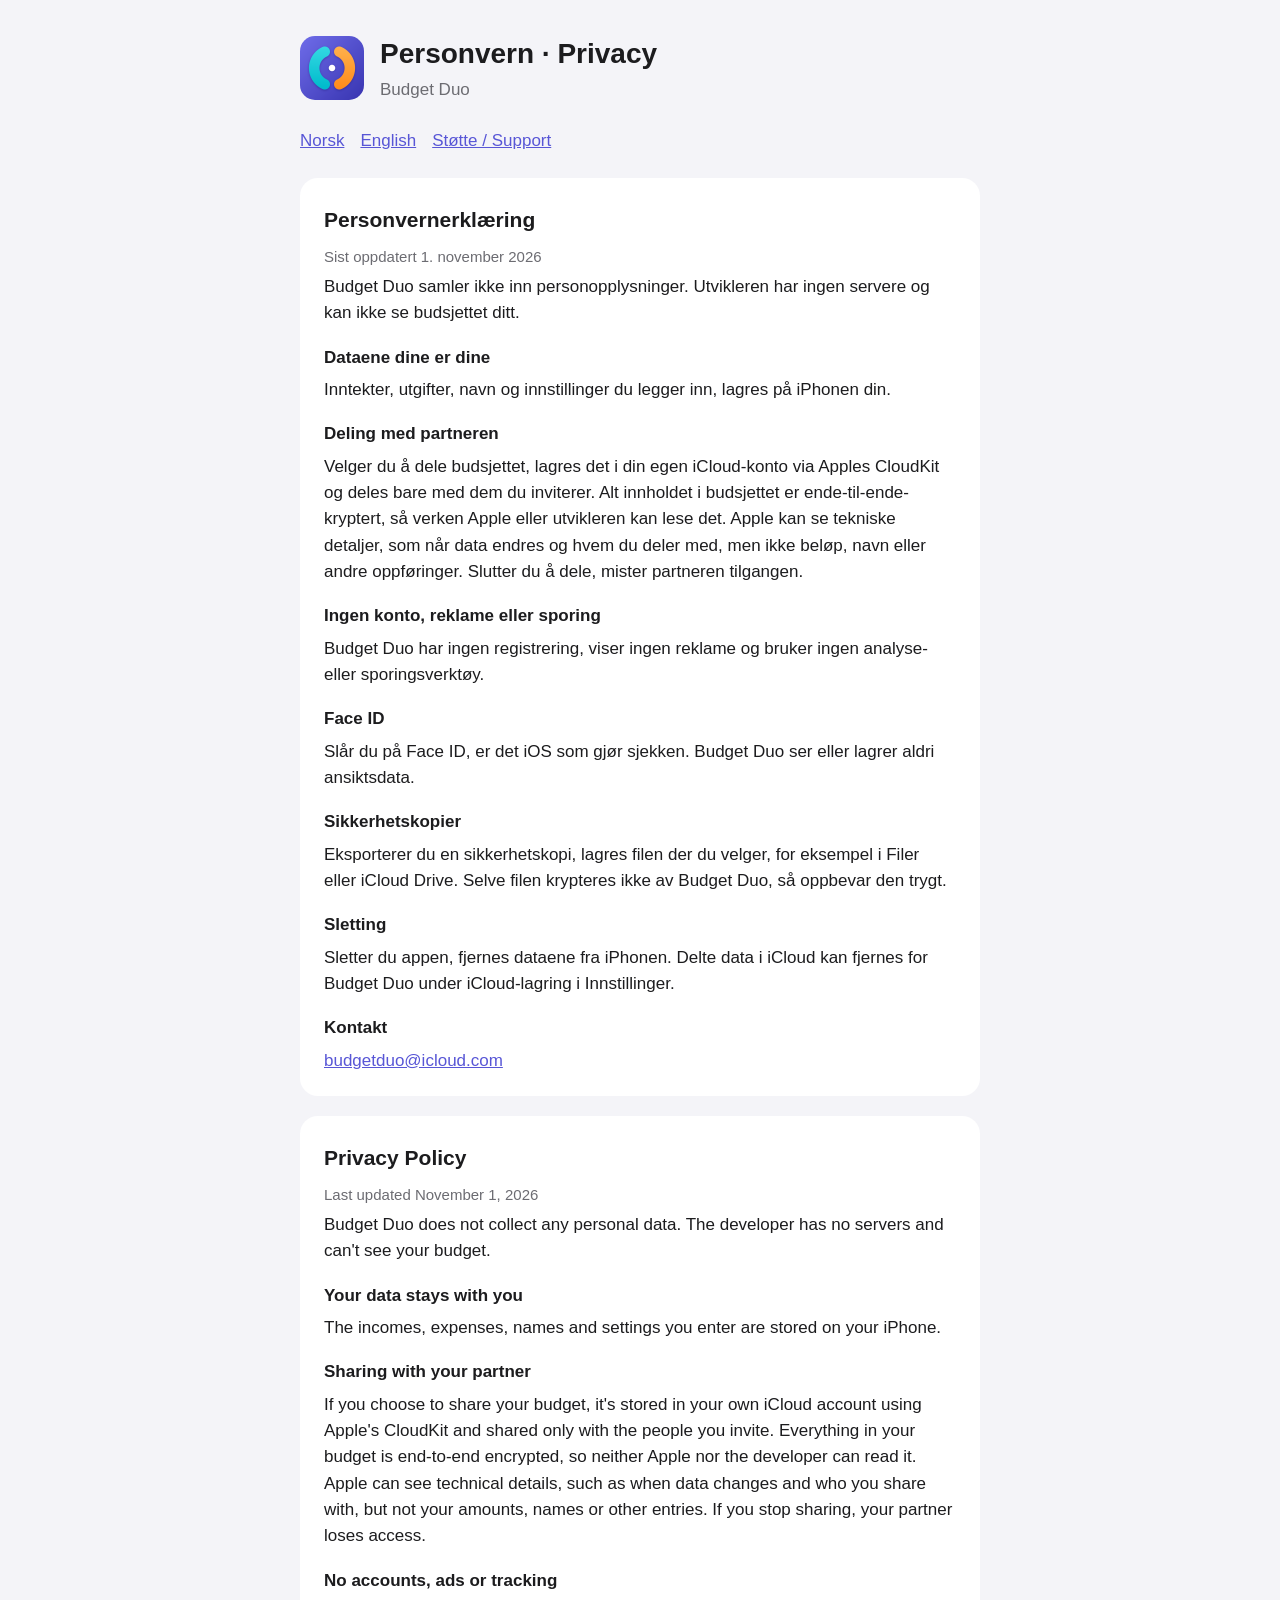
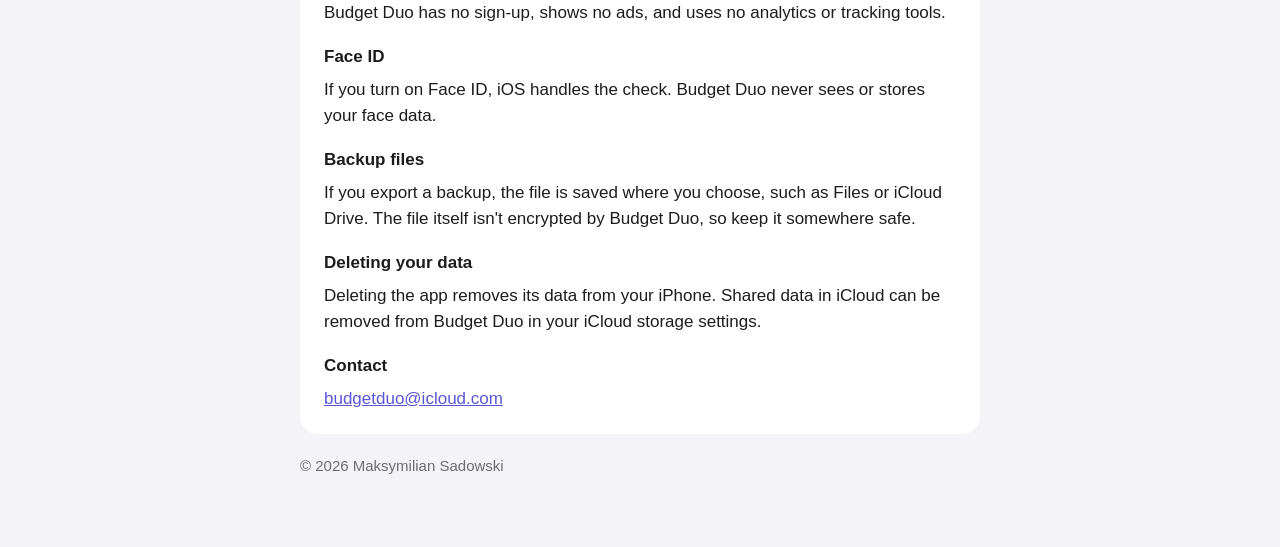
==== privacy.html @ a803f10f "Budget Duo support and privacy pages" ====
<!doctype html>
<html lang="nb">
<head>
  <meta charset="utf-8">
  <meta name="viewport" content="width=device-width, initial-scale=1">
  <title>Budget Duo – personvern</title>
  <link rel="stylesheet" href="style.css">
</head>
<body>
<main>
  <header>
    <img src="icon.png" alt="">
    <div>
      <h1>Personvern · Privacy</h1>
      <p>Budget Duo</p>
    </div>
  </header>

  <nav>
    <a href="#norsk">Norsk</a>
    <a href="#english">English</a>
    <a href="index.html">Støtte / Support</a>
  </nav>

  <section id="norsk">
    <h2>Personvernerklæring</h2>
    <p class="muted">Sist oppdatert 1. november 2026</p>
    <p>Budget Duo samler ikke inn personopplysninger. Utvikleren har ingen servere og kan ikke se budsjettet ditt.</p>

    <h3>Dataene dine er dine</h3>
    <p>Inntekter, utgifter, navn og innstillinger du legger inn, lagres på iPhonen din.</p>

    <h3>Deling med partneren</h3>
    <p>Velger du å dele budsjettet, lagres det i din egen iCloud-konto via Apples CloudKit og deles bare med dem du inviterer. Alt innholdet i budsjettet er ende-til-ende-kryptert, så verken Apple eller utvikleren kan lese det. Apple kan se tekniske detaljer, som når data endres og hvem du deler med, men ikke beløp, navn eller andre oppføringer. Slutter du å dele, mister partneren tilgangen.</p>

    <h3>Ingen konto, reklame eller sporing</h3>
    <p>Budget Duo har ingen registrering, viser ingen reklame og bruker ingen analyse- eller sporingsverktøy.</p>

    <h3>Face ID</h3>
    <p>Slår du på Face ID, er det iOS som gjør sjekken. Budget Duo ser eller lagrer aldri ansiktsdata.</p>

    <h3>Sikkerhetskopier</h3>
    <p>Eksporterer du en sikkerhetskopi, lagres filen der du velger, for eksempel i Filer eller iCloud Drive. Selve filen krypteres ikke av Budget Duo, så oppbevar den trygt.</p>

    <h3>Sletting</h3>
    <p>Sletter du appen, fjernes dataene fra iPhonen. Delte data i iCloud kan fjernes for Budget Duo under iCloud-lagring i Innstillinger.</p>

    <h3>Kontakt</h3>
    <p><a href="mailto:budgetduo@icloud.com">budgetduo@icloud.com</a></p>
  </section>

  <section id="english">
    <h2>Privacy Policy</h2>
    <p class="muted">Last updated November 1, 2026</p>
    <p>Budget Duo does not collect any personal data. The developer has no servers and can't see your budget.</p>

    <h3>Your data stays with you</h3>
    <p>The incomes, expenses, names and settings you enter are stored on your iPhone.</p>

    <h3>Sharing with your partner</h3>
    <p>If you choose to share your budget, it's stored in your own iCloud account using Apple's CloudKit and shared only with the people you invite. Everything in your budget is end-to-end encrypted, so neither Apple nor the developer can read it. Apple can see technical details, such as when data changes and who you share with, but not your amounts, names or other entries. If you stop sharing, your partner loses access.</p>

    <h3>No accounts, ads or tracking</h3>
    <p>Budget Duo has no sign-up, shows no ads, and uses no analytics or tracking tools.</p>

    <h3>Face ID</h3>
    <p>If you turn on Face ID, iOS handles the check. Budget Duo never sees or stores your face data.</p>

    <h3>Backup files</h3>
    <p>If you export a backup, the file is saved where you choose, such as Files or iCloud Drive. The file itself isn't encrypted by Budget Duo, so keep it somewhere safe.</p>

    <h3>Deleting your data</h3>
    <p>Deleting the app removes its data from your iPhone. Shared data in iCloud can be removed from Budget Duo in your iCloud storage settings.</p>

    <h3>Contact</h3>
    <p><a href="mailto:budgetduo@icloud.com">budgetduo@icloud.com</a></p>
  </section>

  <p class="muted">© 2026 Maksymilian Sadowski</p>
</main>
</body>
</html>
---- style.css ----
:root {
  --bg: #f4f4f8;
  --card: #ffffff;
  --text: #1c1c1e;
  --muted: #6c6c72;
  --accent: #5856d6;
  color-scheme: light;
}

@media (prefers-color-scheme: dark) {
  :root {
    --bg: #0f0f14;
    --card: #1c1c22;
    --text: #f2f2f7;
    --muted: #a1a1aa;
    --accent: #8e8cf5;
    color-scheme: dark;
  }
}

* { box-sizing: border-box; }

body {
  margin: 0;
  padding: 32px 20px 64px;
  background: var(--bg);
  color: var(--text);
  font: 17px/1.55 -apple-system, BlinkMacSystemFont, "Segoe UI", Roboto, sans-serif;
}

main { max-width: 680px; margin: 0 auto; }

header { display: flex; align-items: center; gap: 16px; margin-bottom: 24px; }
header img { width: 64px; height: 64px; border-radius: 15px; }
header h1 { margin: 0; font-size: 28px; }
header p { margin: 2px 0 0; color: var(--muted); }

nav { display: flex; gap: 16px; flex-wrap: wrap; margin-bottom: 24px; }
a { color: var(--accent); }

section {
  background: var(--card);
  border-radius: 18px;
  padding: 8px 24px 16px;
  margin-bottom: 20px;
}

h2 { font-size: 21px; margin: 18px 0 8px; }
h3 { font-size: 17px; margin: 18px 0 4px; }
p, li { margin: 6px 0; }
.muted { color: var(--muted); font-size: 15px; }
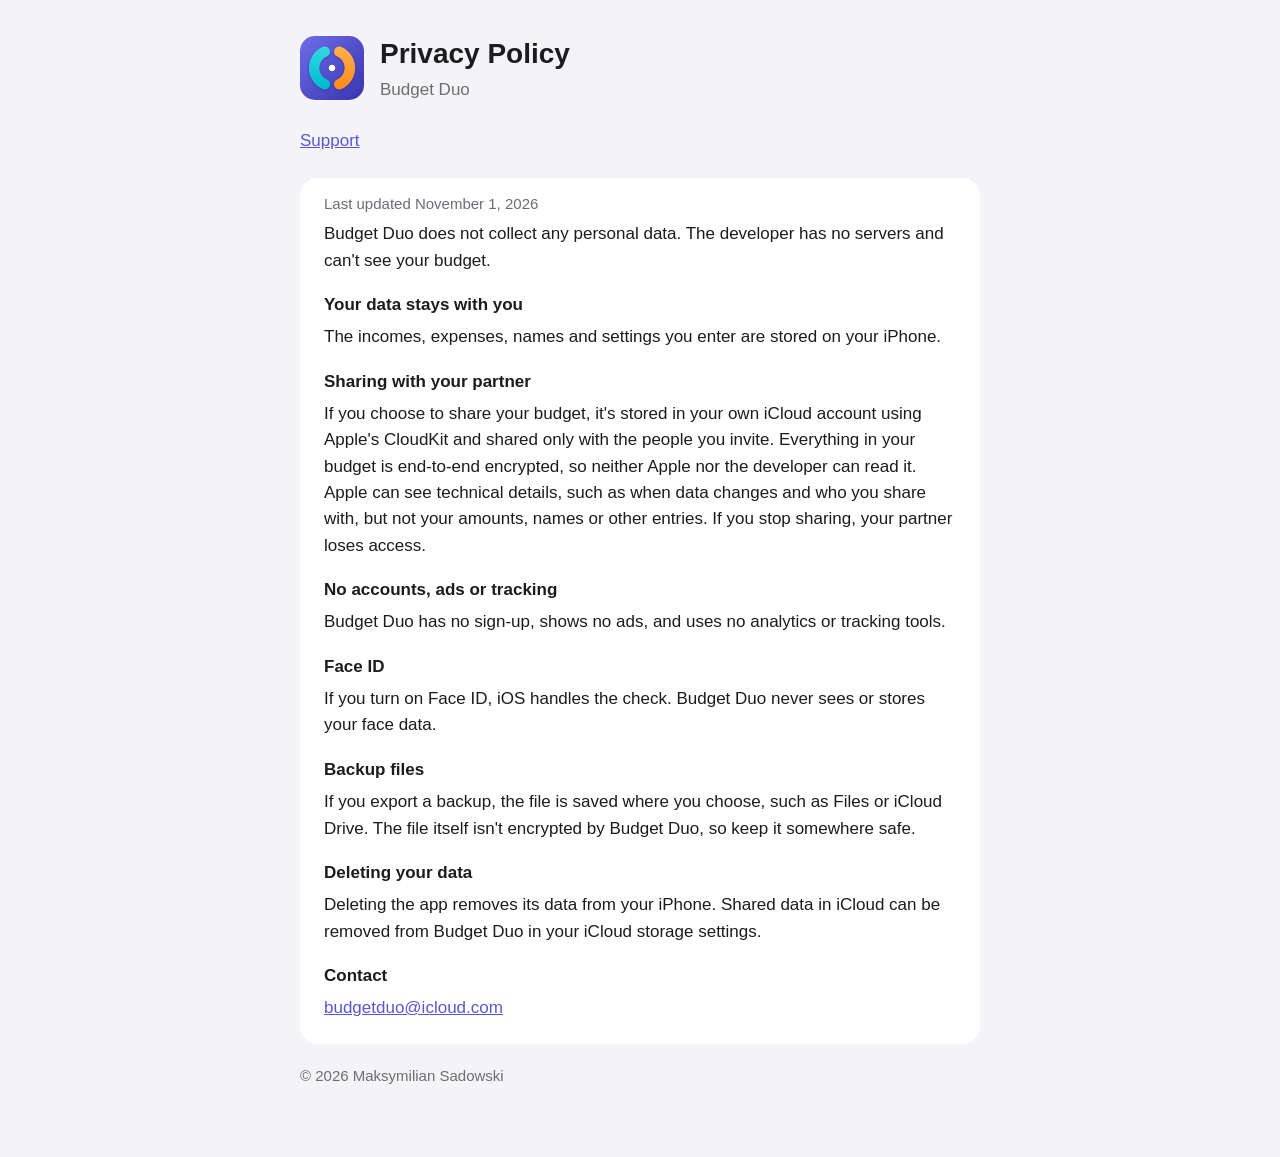
==== commit 66c9c288: "Make the pages English-only" ====
--- a/privacy.html
+++ b/privacy.html
@@ -1,9 +1,9 @@
 <!doctype html>
-<html lang="nb">
+<html lang="en">
 <head>
   <meta charset="utf-8">
   <meta name="viewport" content="width=device-width, initial-scale=1">
-  <title>Budget Duo – personvern</title>
+  <title>Budget Duo – Privacy Policy</title>
   <link rel="stylesheet" href="style.css">
 </head>
 <body>
@@ -11,46 +11,16 @@
   <header>
     <img src="icon.png" alt="">
     <div>
-      <h1>Personvern · Privacy</h1>
+      <h1>Privacy Policy</h1>
       <p>Budget Duo</p>
     </div>
   </header>
 
   <nav>
-    <a href="#norsk">Norsk</a>
-    <a href="#english">English</a>
-    <a href="index.html">Støtte / Support</a>
+    <a href="index.html">Support</a>
   </nav>
 
-  <section id="norsk">
-    <h2>Personvernerklæring</h2>
-    <p class="muted">Sist oppdatert 1. november 2026</p>
-    <p>Budget Duo samler ikke inn personopplysninger. Utvikleren har ingen servere og kan ikke se budsjettet ditt.</p>
-
-    <h3>Dataene dine er dine</h3>
-    <p>Inntekter, utgifter, navn og innstillinger du legger inn, lagres på iPhonen din.</p>
-
-    <h3>Deling med partneren</h3>
-    <p>Velger du å dele budsjettet, lagres det i din egen iCloud-konto via Apples CloudKit og deles bare med dem du inviterer. Alt innholdet i budsjettet er ende-til-ende-kryptert, så verken Apple eller utvikleren kan lese det. Apple kan se tekniske detaljer, som når data endres og hvem du deler med, men ikke beløp, navn eller andre oppføringer. Slutter du å dele, mister partneren tilgangen.</p>
-
-    <h3>Ingen konto, reklame eller sporing</h3>
-    <p>Budget Duo har ingen registrering, viser ingen reklame og bruker ingen analyse- eller sporingsverktøy.</p>
-
-    <h3>Face ID</h3>
-    <p>Slår du på Face ID, er det iOS som gjør sjekken. Budget Duo ser eller lagrer aldri ansiktsdata.</p>
-
-    <h3>Sikkerhetskopier</h3>
-    <p>Eksporterer du en sikkerhetskopi, lagres filen der du velger, for eksempel i Filer eller iCloud Drive. Selve filen krypteres ikke av Budget Duo, så oppbevar den trygt.</p>
-
-    <h3>Sletting</h3>
-    <p>Sletter du appen, fjernes dataene fra iPhonen. Delte data i iCloud kan fjernes for Budget Duo under iCloud-lagring i Innstillinger.</p>
-
-    <h3>Kontakt</h3>
-    <p><a href="mailto:budgetduo@icloud.com">budgetduo@icloud.com</a></p>
-  </section>
-
-  <section id="english">
-    <h2>Privacy Policy</h2>
+  <section>
     <p class="muted">Last updated November 1, 2026</p>
     <p>Budget Duo does not collect any personal data. The developer has no servers and can't see your budget.</p>
 
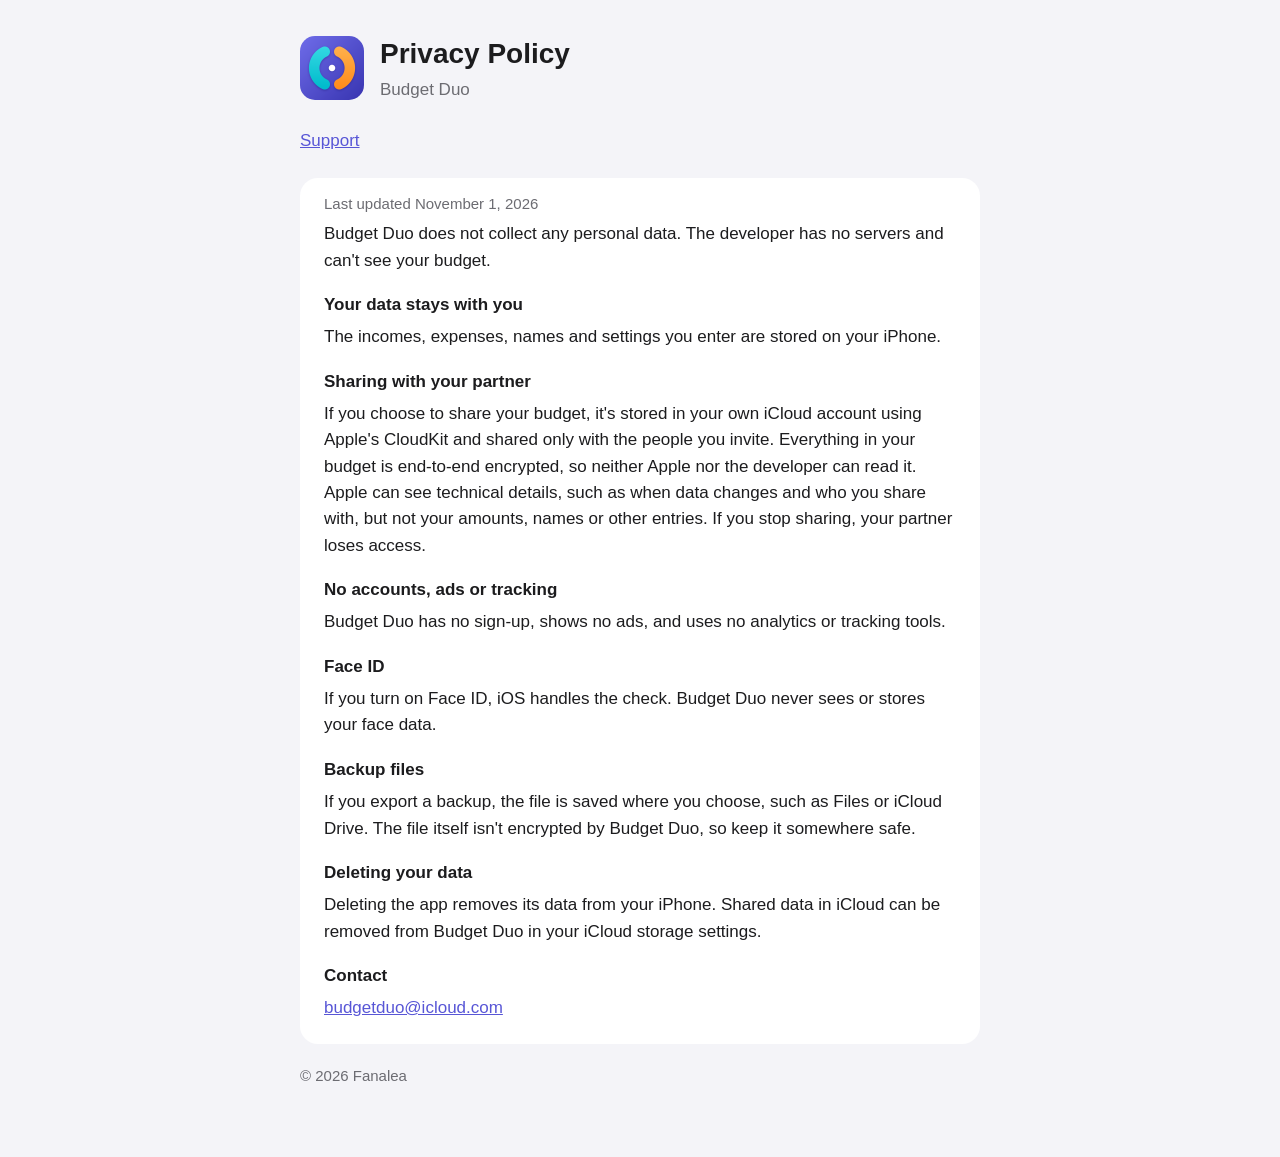
==== commit 0d95e0f9: "Use Fanalea in the copyright line" ====
--- a/privacy.html
+++ b/privacy.html
@@ -46,7 +46,7 @@
     <p><a href="mailto:budgetduo@icloud.com">budgetduo@icloud.com</a></p>
   </section>
 
-  <p class="muted">© 2026 Maksymilian Sadowski</p>
+  <p class="muted">© 2026 Fanalea</p>
 </main>
 </body>
 </html>
